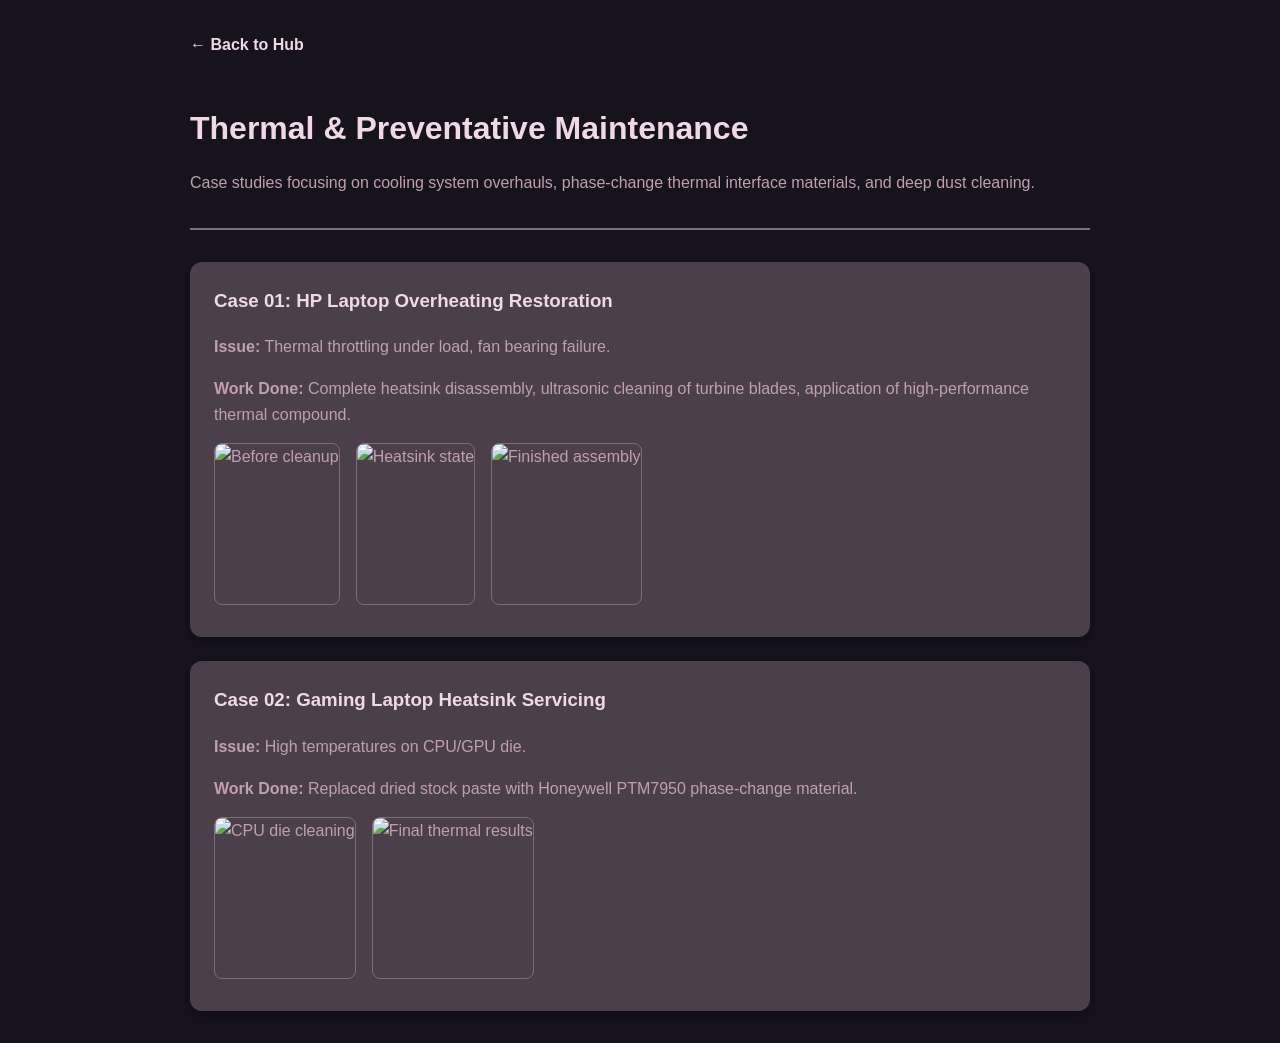
==== clean.html @ 27b14773 "Implement Dusty Sakura theme and modular HTML pages" ====
<!DOCTYPE html>
<html lang="en">
<head>
    <meta charset="UTF-8">
    <meta name="viewport" content="width=device-width, initial-scale=1.0">
    <title>Thermal & Preventative | Hardware Portfolio</title>
    <link rel="stylesheet" href="style.css">
</head>
<body>
    <a href="index.html" class="back-link">&larr; Back to Hub</a>
    
    <header>
        <h1>Thermal & Preventative Maintenance</h1>
        <p>Case studies focusing on cooling system overhauls, phase-change thermal interface materials, and deep dust cleaning.</p>
    </header>

    <section>
        <!-- Приклад ремонту 1 -->
        <div class="card">
            <h3>Case 01: HP Laptop Overheating Restoration</h3>
            <p><strong>Issue:</strong> Thermal throttling under load, fan bearing failure.</p>
            <p><strong>Work Done:</strong> Complete heatsink disassembly, ultrasonic cleaning of turbine blades, application of high-performance thermal compound.</p>
            
            <div class="photo-row">
                <img src="repairs/clean/hp_before.jpg" alt="Before cleanup">
                <img src="repairs/clean/hp_heatsink.jpg" alt="Heatsink state">
                <img src="repairs/clean/hp_after.jpg" alt="Finished assembly">
            </div>
        </div>

        <!-- Приклад ремонту 2 -->
        <div class="card">
            <h3>Case 02: Gaming Laptop Heatsink Servicing</h3>
            <p><strong>Issue:</strong> High temperatures on CPU/GPU die.</p>
            <p><strong>Work Done:</strong> Replaced dried stock paste with Honeywell PTM7950 phase-change material.</p>
            
            <div class="photo-row">
                <img src="repairs/clean/asus_die.jpg" alt="CPU die cleaning">
                <img src="repairs/clean/asus_result.jpg" alt="Final thermal results">
            </div>
        </div>
    </section>
</body>
</html>
---- style.css ----
:root {
    --bg-color: #16131F;
    --card-bg: #4A3F4B;
    --text-main: #C1A0AC;
    --title-color: #F0D9E4;
    --accent: #806C79;
}

body {
    font-family: 'Segoe UI', Tahoma, Geneva, Verdana, sans-serif;
    background-color: var(--bg-color);
    color: var(--text-main);
    max-width: 900px;
    margin: 0 auto;
    padding: 2rem;
    line-height: 1.6;
}

header {
    border-bottom: 2px solid var(--accent);
    padding-bottom: 1rem;
    margin-bottom: 2rem;
}

h1 {
    color: var(--title-color);
    margin-bottom: 0.3rem;
}

h2 {
    color: var(--title-color);
    margin-top: 2rem;
    border-bottom: 1px solid var(--accent);
    padding-bottom: 0.3rem;
}

.card {
    background: var(--card-bg);
    padding: 1.5rem;
    border-radius: 12px;
    margin-top: 1.5rem;
    box-shadow: 0 4px 12px rgba(0, 0, 0, 0.3);
}

.card h3 {
    margin-top: 0;
    color: var(--title-color);
}

ul {
    padding-left: 1.2rem;
}

li {
    margin-bottom: 0.5rem;
}

a {
    color: var(--title-color);
    text-decoration: none;
    font-weight: 500;
}

a:hover {
    text-decoration: underline;
}

/* Горизонтальний ряд для фоток з прокруткою */
.photo-row {
    display: flex;
    gap: 1rem;
    overflow-x: auto;
    padding-bottom: 0.5rem;
    margin-top: 1rem;
    scrollbar-color: var(--accent) var(--card-bg);
}

.photo-row img {
    height: 160px;
    border-radius: 8px;
    object-fit: cover;
    border: 1px solid var(--accent);
}

.back-link {
    display: inline-block;
    margin-bottom: 1.5rem;
    font-weight: 600;
}

/* Додай цей клас у твій style.css для сітки відео */
.video-grid {
    display: grid;
    grid-template-columns: repeat(2, 1fr);
    gap: 1.5rem;
    margin-top: 1.5rem;
}

@media (max-width: 768px) {
    .video-grid {
        grid-template-columns: 1fr;
    }
}

.video-container {
    position: relative;
    padding-bottom: 56.25%;
    height: 0;
    overflow: hidden;
    border-radius: 8px;
    margin-top: 1rem;
    background: #000;
}

.video-container iframe {
    position: absolute;
    top: 0;
    left: 0;
    width: 100%;
    height: 100%;
    border: none;
}
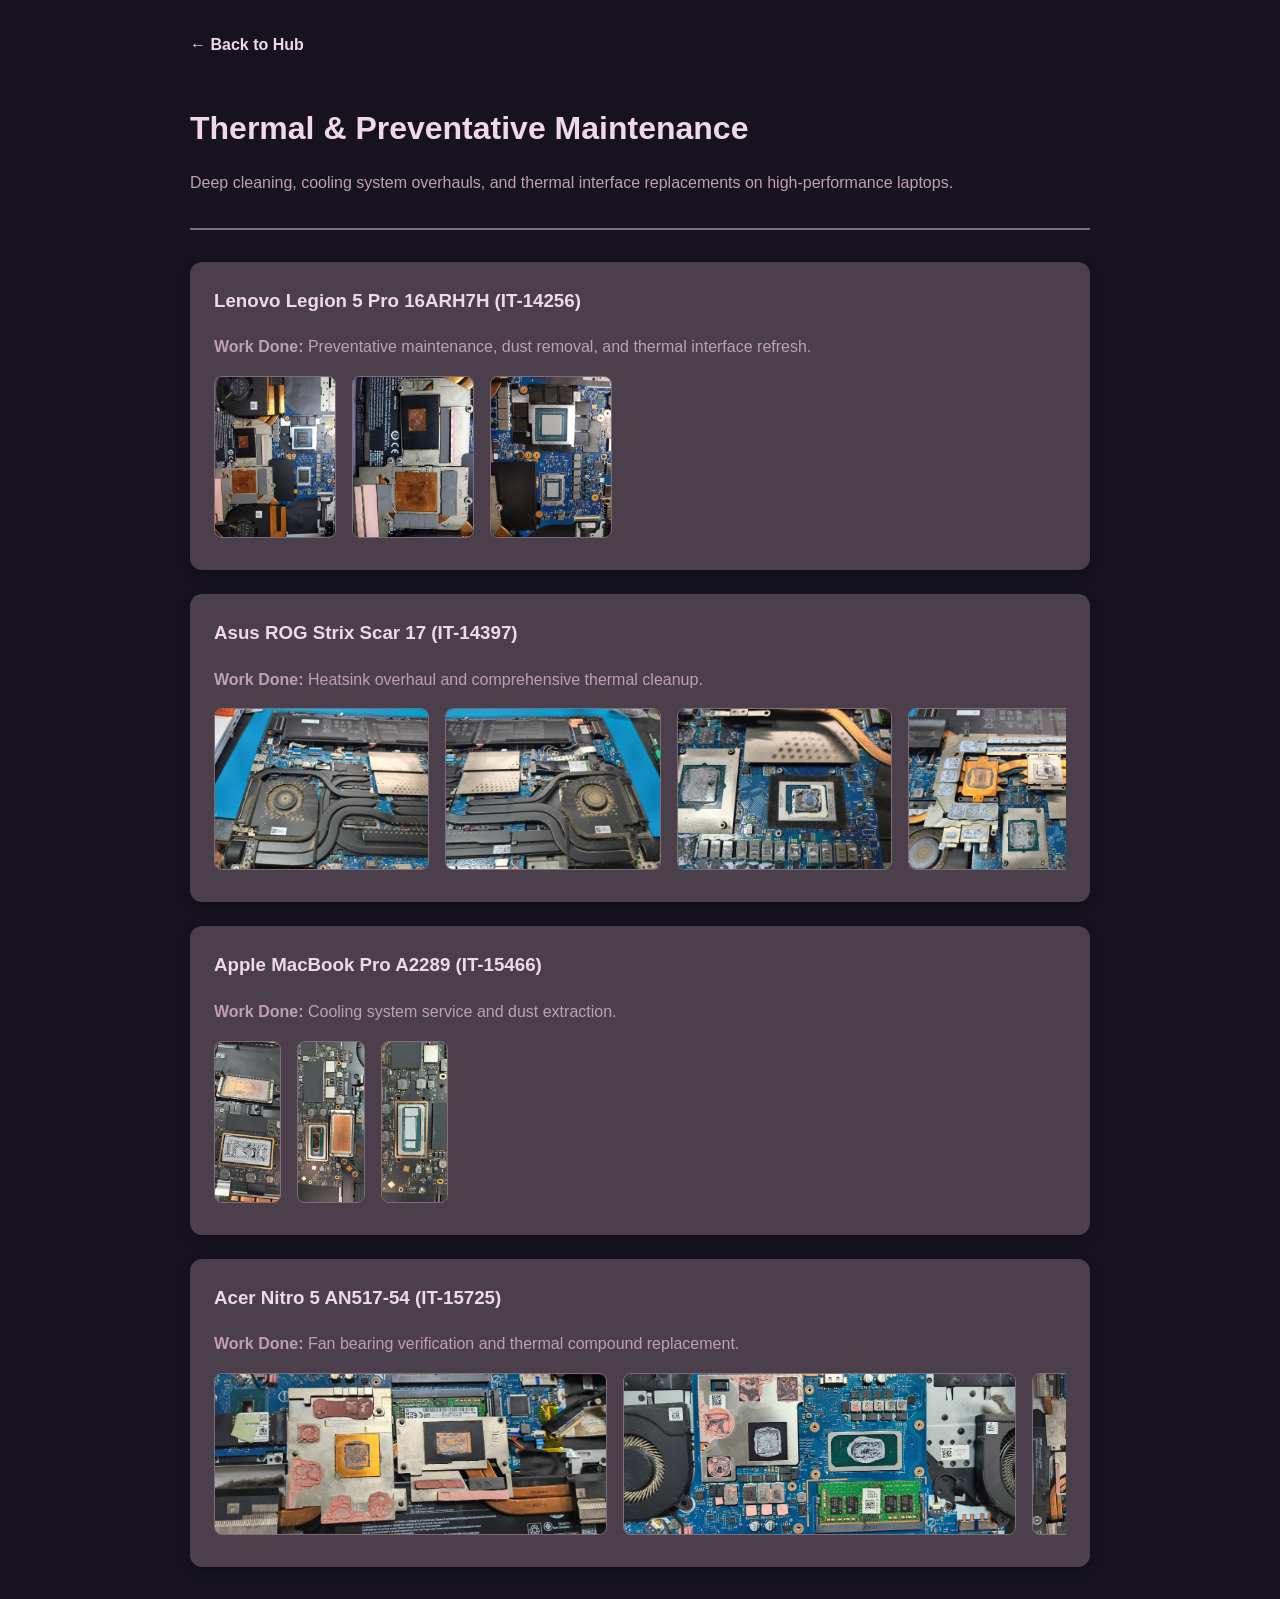
==== commit b837f472: "Update category pages (clean, keyboard, phones, solder, water) with full device lists" ====
--- a/clean.html
+++ b/clean.html
@@ -3,7 +3,7 @@
 <head>
     <meta charset="UTF-8">
     <meta name="viewport" content="width=device-width, initial-scale=1.0">
-    <title>Thermal & Preventative | Hardware Portfolio</title>
+    <title>Thermal Maintenance | Hardware Portfolio</title>
     <link rel="stylesheet" href="style.css">
 </head>
 <body>
@@ -11,32 +11,49 @@
     
     <header>
         <h1>Thermal & Preventative Maintenance</h1>
-        <p>Case studies focusing on cooling system overhauls, phase-change thermal interface materials, and deep dust cleaning.</p>
+        <p>Deep cleaning, cooling system overhauls, and thermal interface replacements on high-performance laptops.</p>
     </header>
 
     <section>
-        <!-- Приклад ремонту 1 -->
         <div class="card">
-            <h3>Case 01: HP Laptop Overheating Restoration</h3>
-            <p><strong>Issue:</strong> Thermal throttling under load, fan bearing failure.</p>
-            <p><strong>Work Done:</strong> Complete heatsink disassembly, ultrasonic cleaning of turbine blades, application of high-performance thermal compound.</p>
-            
+            <h3>Lenovo Legion 5 Pro 16ARH7H (IT-14256)</h3>
+            <p><strong>Work Done:</strong> Preventative maintenance, dust removal, and thermal interface refresh.</p>
             <div class="photo-row">
-                <img src="repairs/clean/hp_before.jpg" alt="Before cleanup">
-                <img src="repairs/clean/hp_heatsink.jpg" alt="Heatsink state">
-                <img src="repairs/clean/hp_after.jpg" alt="Finished assembly">
+                <img src="repairs/clean/IT-14256_Lenovo Legion 5 Pro 16ARH7H/photo_1.jpg" alt="Legion photo 1">
+                <img src="repairs/clean/IT-14256_Lenovo Legion 5 Pro 16ARH7H/photo_2.jpg" alt="Legion photo 2">
+                <img src="repairs/clean/IT-14256_Lenovo Legion 5 Pro 16ARH7H/photo_3.jpg" alt="Legion photo 3">
             </div>
         </div>
 
-        <!-- Приклад ремонту 2 -->
         <div class="card">
-            <h3>Case 02: Gaming Laptop Heatsink Servicing</h3>
-            <p><strong>Issue:</strong> High temperatures on CPU/GPU die.</p>
-            <p><strong>Work Done:</strong> Replaced dried stock paste with Honeywell PTM7950 phase-change material.</p>
-            
+            <h3>Asus ROG Strix Scar 17 (IT-14397)</h3>
+            <p><strong>Work Done:</strong> Heatsink overhaul and comprehensive thermal cleanup.</p>
             <div class="photo-row">
-                <img src="repairs/clean/asus_die.jpg" alt="CPU die cleaning">
-                <img src="repairs/clean/asus_result.jpg" alt="Final thermal results">
+                <img src="repairs/clean/IT-14397_Asus ROG Strix Scar 17/photo_1.jpg" alt="Asus photo 1">
+                <img src="repairs/clean/IT-14397_Asus ROG Strix Scar 17/photo_2.jpg" alt="Asus photo 2">
+                <img src="repairs/clean/IT-14397_Asus ROG Strix Scar 17/photo_3.jpg" alt="Asus photo 3">
+                <img src="repairs/clean/IT-14397_Asus ROG Strix Scar 17/photo_4.jpg" alt="Asus photo 4">
+                <img src="repairs/clean/IT-14397_Asus ROG Strix Scar 17/photo_5.jpg" alt="Asus photo 5">
+            </div>
+        </div>
+
+        <div class="card">
+            <h3>Apple MacBook Pro A2289 (IT-15466)</h3>
+            <p><strong>Work Done:</strong> Cooling system service and dust extraction.</p>
+            <div class="photo-row">
+                <img src="repairs/clean/IT-15466_Apple A2289/photo_1.jpg" alt="Apple photo 1">
+                <img src="repairs/clean/IT-15466_Apple A2289/photo_2.jpg" alt="Apple photo 2">
+                <img src="repairs/clean/IT-15466_Apple A2289/photo_3.jpg" alt="Apple photo 3">
+            </div>
+        </div>
+
+        <div class="card">
+            <h3>Acer Nitro 5 AN517-54 (IT-15725)</h3>
+            <p><strong>Work Done:</strong> Fan bearing verification and thermal compound replacement.</p>
+            <div class="photo-row">
+                <img src="repairs/clean/IT-15725_Acer Nitro 5 AN517-54-50ML/photo_2.jpg" alt="Acer photo 2">
+                <img src="repairs/clean/IT-15725_Acer Nitro 5 AN517-54-50ML/photo_4.jpg" alt="Acer photo 4">
+                <img src="repairs/clean/IT-15725_Acer Nitro 5 AN517-54-50ML/photo_5.jpg" alt="Acer photo 5">
             </div>
         </div>
     </section>
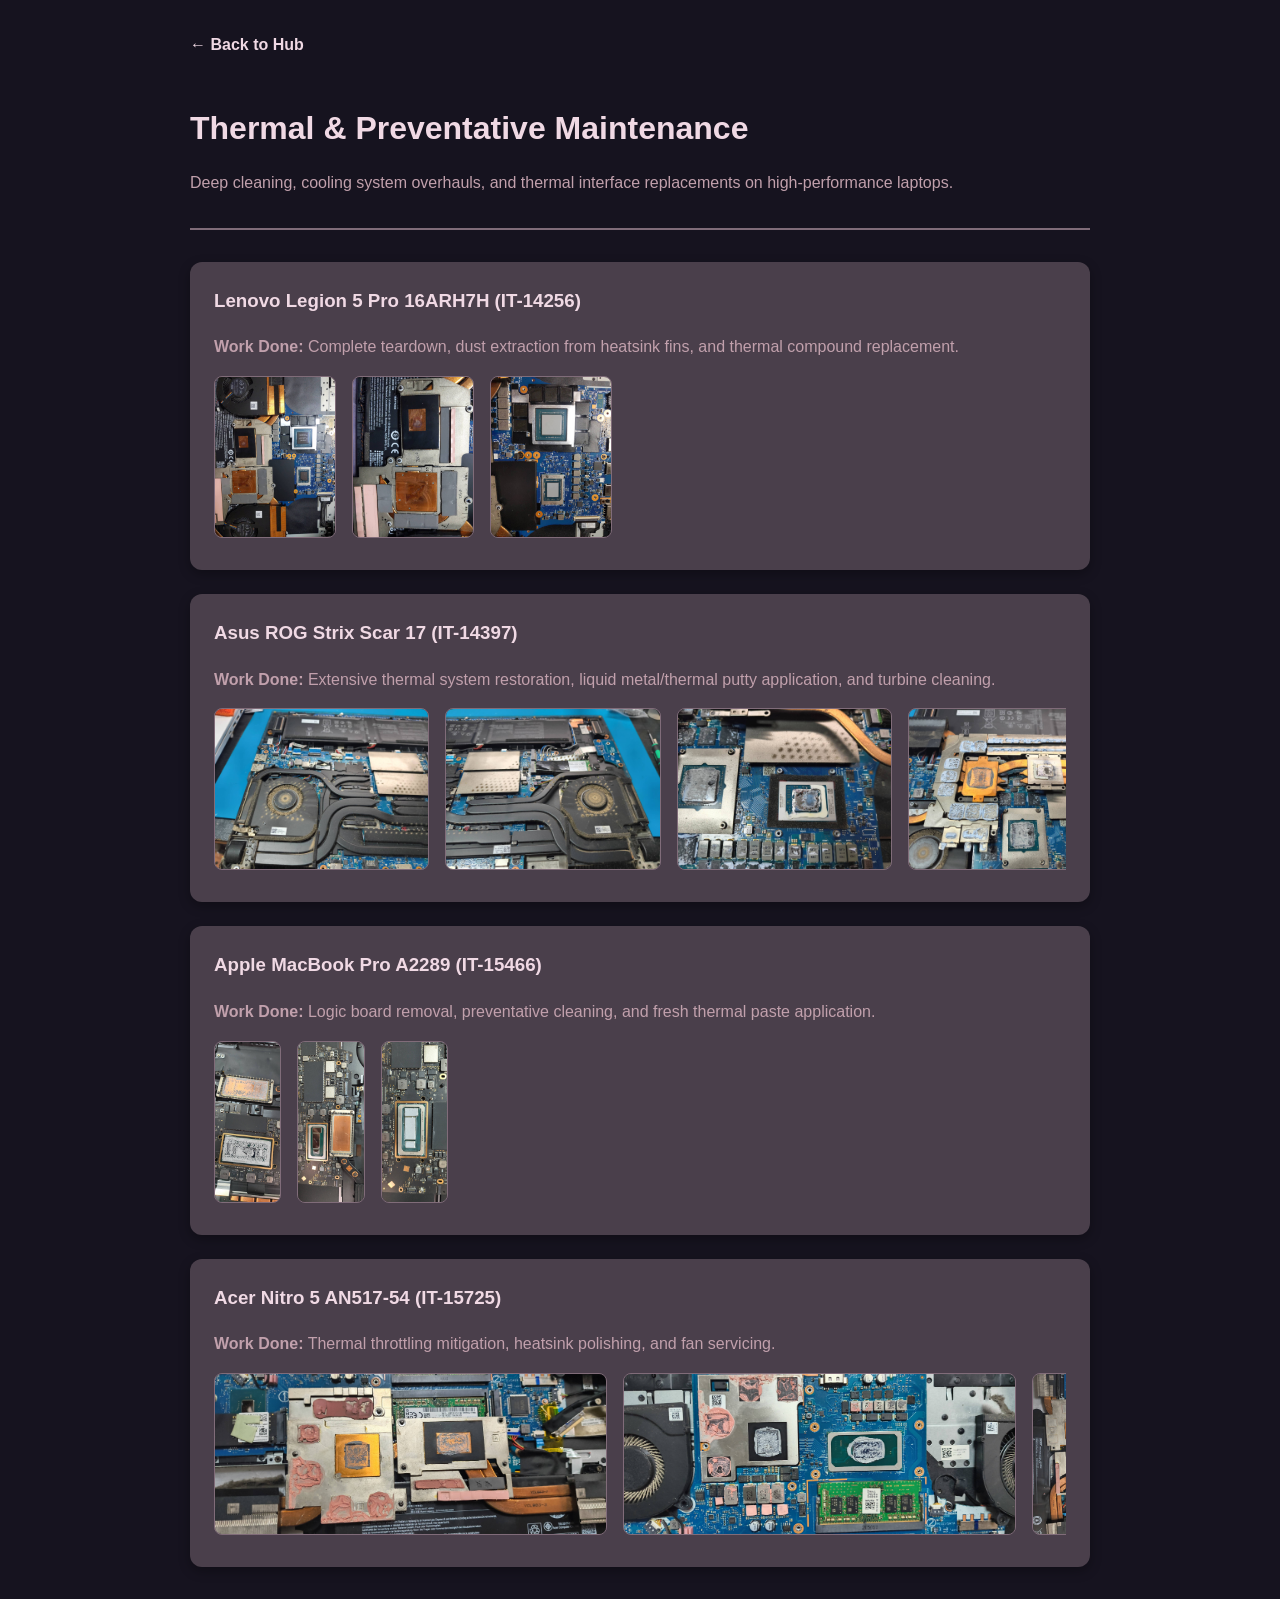
==== commit e4d765cd: "Fix missing photos in keyboard and exact image names in phones, add certs.html" ====
--- a/clean.html
+++ b/clean.html
@@ -17,43 +17,49 @@
     <section>
         <div class="card">
             <h3>Lenovo Legion 5 Pro 16ARH7H (IT-14256)</h3>
-            <p><strong>Work Done:</strong> Preventative maintenance, dust removal, and thermal interface refresh.</p>
+            <p><strong>Work Done:</strong> Complete teardown, dust extraction from heatsink fins, and thermal compound replacement.</p>
             <div class="photo-row">
-                <img src="repairs/clean/IT-14256_Lenovo Legion 5 Pro 16ARH7H/photo_1.jpg" alt="Legion photo 1">
-                <img src="repairs/clean/IT-14256_Lenovo Legion 5 Pro 16ARH7H/photo_2.jpg" alt="Legion photo 2">
-                <img src="repairs/clean/IT-14256_Lenovo Legion 5 Pro 16ARH7H/photo_3.jpg" alt="Legion photo 3">
+                <img src="repairs/clean/IT-14256_Lenovo Legion 5 Pro 16ARH7H/photo_1.jpg" alt="Legion case 1">
+                <img src="repairs/clean/IT-14256_Lenovo Legion 5 Pro 16ARH7H/photo_2.jpg" alt="Legion case 2">
+                <img src="repairs/clean/IT-14256_Lenovo Legion 5 Pro 16ARH7H/photo_3.jpg" alt="Legion case 3">
             </div>
         </div>
 
         <div class="card">
             <h3>Asus ROG Strix Scar 17 (IT-14397)</h3>
-            <p><strong>Work Done:</strong> Heatsink overhaul and comprehensive thermal cleanup.</p>
+            <p><strong>Work Done:</strong> Extensive thermal system restoration, liquid metal/thermal putty application, and turbine cleaning.</p>
             <div class="photo-row">
-                <img src="repairs/clean/IT-14397_Asus ROG Strix Scar 17/photo_1.jpg" alt="Asus photo 1">
-                <img src="repairs/clean/IT-14397_Asus ROG Strix Scar 17/photo_2.jpg" alt="Asus photo 2">
-                <img src="repairs/clean/IT-14397_Asus ROG Strix Scar 17/photo_3.jpg" alt="Asus photo 3">
-                <img src="repairs/clean/IT-14397_Asus ROG Strix Scar 17/photo_4.jpg" alt="Asus photo 4">
-                <img src="repairs/clean/IT-14397_Asus ROG Strix Scar 17/photo_5.jpg" alt="Asus photo 5">
+                <img src="repairs/clean/IT-14397_Asus ROG Strix Scar 17/photo_1.jpg" alt="Asus case 1">
+                <img src="repairs/clean/IT-14397_Asus ROG Strix Scar 17/photo_2.jpg" alt="Asus case 2">
+                <img src="repairs/clean/IT-14397_Asus ROG Strix Scar 17/photo_3.jpg" alt="Asus case 3">
+                <img src="repairs/clean/IT-14397_Asus ROG Strix Scar 17/photo_4.jpg" alt="Asus case 4">
+                <img src="repairs/clean/IT-14397_Asus ROG Strix Scar 17/photo_5.jpg" alt="Asus case 5">
+                <img src="repairs/clean/IT-14397_Asus ROG Strix Scar 17/photo_6.jpg" alt="Asus case 6">
+                <img src="repairs/clean/IT-14397_Asus ROG Strix Scar 17/photo_7.jpg" alt="Asus case 7">
+                <img src="repairs/clean/IT-14397_Asus ROG Strix Scar 17/photo_8.jpg" alt="Asus case 8">
+                <img src="repairs/clean/IT-14397_Asus ROG Strix Scar 17/photo_9.jpg" alt="Asus case 9">
             </div>
         </div>
 
         <div class="card">
             <h3>Apple MacBook Pro A2289 (IT-15466)</h3>
-            <p><strong>Work Done:</strong> Cooling system service and dust extraction.</p>
+            <p><strong>Work Done:</strong> Logic board removal, preventative cleaning, and fresh thermal paste application.</p>
             <div class="photo-row">
-                <img src="repairs/clean/IT-15466_Apple A2289/photo_1.jpg" alt="Apple photo 1">
-                <img src="repairs/clean/IT-15466_Apple A2289/photo_2.jpg" alt="Apple photo 2">
-                <img src="repairs/clean/IT-15466_Apple A2289/photo_3.jpg" alt="Apple photo 3">
+                <img src="repairs/clean/IT-15466_Apple A2289/photo_1.jpg" alt="MacBook case 1">
+                <img src="repairs/clean/IT-15466_Apple A2289/photo_2.jpg" alt="MacBook case 2">
+                <img src="repairs/clean/IT-15466_Apple A2289/photo_3.jpg" alt="MacBook case 3">
             </div>
         </div>
 
         <div class="card">
             <h3>Acer Nitro 5 AN517-54 (IT-15725)</h3>
-            <p><strong>Work Done:</strong> Fan bearing verification and thermal compound replacement.</p>
+            <p><strong>Work Done:</strong> Thermal throttling mitigation, heatsink polishing, and fan servicing.</p>
             <div class="photo-row">
-                <img src="repairs/clean/IT-15725_Acer Nitro 5 AN517-54-50ML/photo_2.jpg" alt="Acer photo 2">
-                <img src="repairs/clean/IT-15725_Acer Nitro 5 AN517-54-50ML/photo_4.jpg" alt="Acer photo 4">
-                <img src="repairs/clean/IT-15725_Acer Nitro 5 AN517-54-50ML/photo_5.jpg" alt="Acer photo 5">
+                <img src="repairs/clean/IT-15725_Acer Nitro 5 AN517-54-50ML/photo_2.jpg" alt="Acer case 2">
+                <img src="repairs/clean/IT-15725_Acer Nitro 5 AN517-54-50ML/photo_4.jpg" alt="Acer case 4">
+                <img src="repairs/clean/IT-15725_Acer Nitro 5 AN517-54-50ML/photo_5.jpg" alt="Acer case 5">
+                <img src="repairs/clean/IT-15725_Acer Nitro 5 AN517-54-50ML/photo_6.jpg" alt="Acer case 6">
+                <img src="repairs/clean/IT-15725_Acer Nitro 5 AN517-54-50ML/photo_7.jpg" alt="Acer case 7">
             </div>
         </div>
     </section>
--- a/style.css
+++ b/style.css
@@ -65,7 +65,13 @@
     text-decoration: underline;
 }
 
-/* Горизонтальний ряд для фоток з прокруткою */
+.back-link {
+    display: inline-block;
+    margin-bottom: 1.5rem;
+    font-weight: 600;
+}
+
+/* Горизонтальна прокрутка для фотографій */
 .photo-row {
     display: flex;
     gap: 1rem;
@@ -82,13 +88,7 @@
     border: 1px solid var(--accent);
 }
 
-.back-link {
-    display: inline-block;
-    margin-bottom: 1.5rem;
-    font-weight: 600;
-}
-
-/* Додай цей клас у твій style.css для сітки відео */
+/* Сітка для відео (по 2 в ряд) */
 .video-grid {
     display: grid;
     grid-template-columns: repeat(2, 1fr);
@@ -112,7 +112,8 @@
     background: #000;
 }
 
-.video-container iframe {
+.video-container iframe,
+.video-container video {
     position: absolute;
     top: 0;
     left: 0;
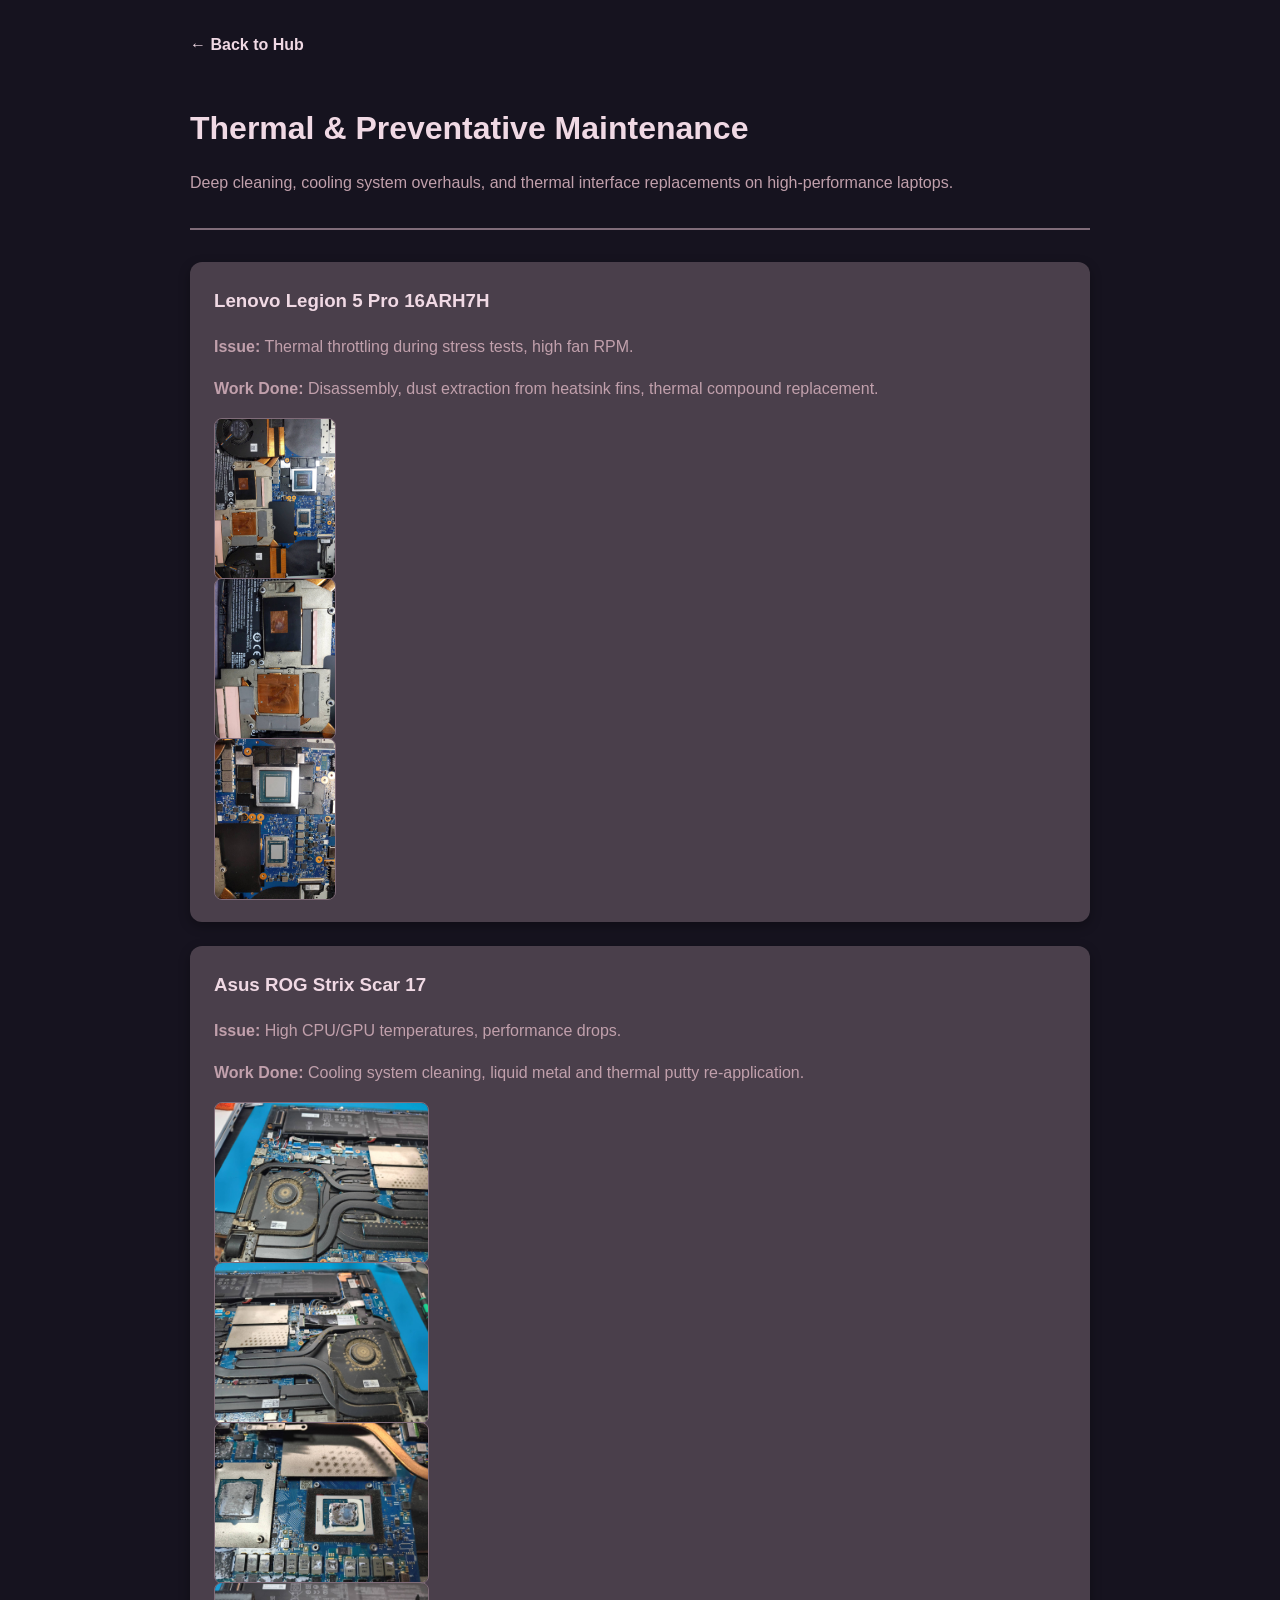
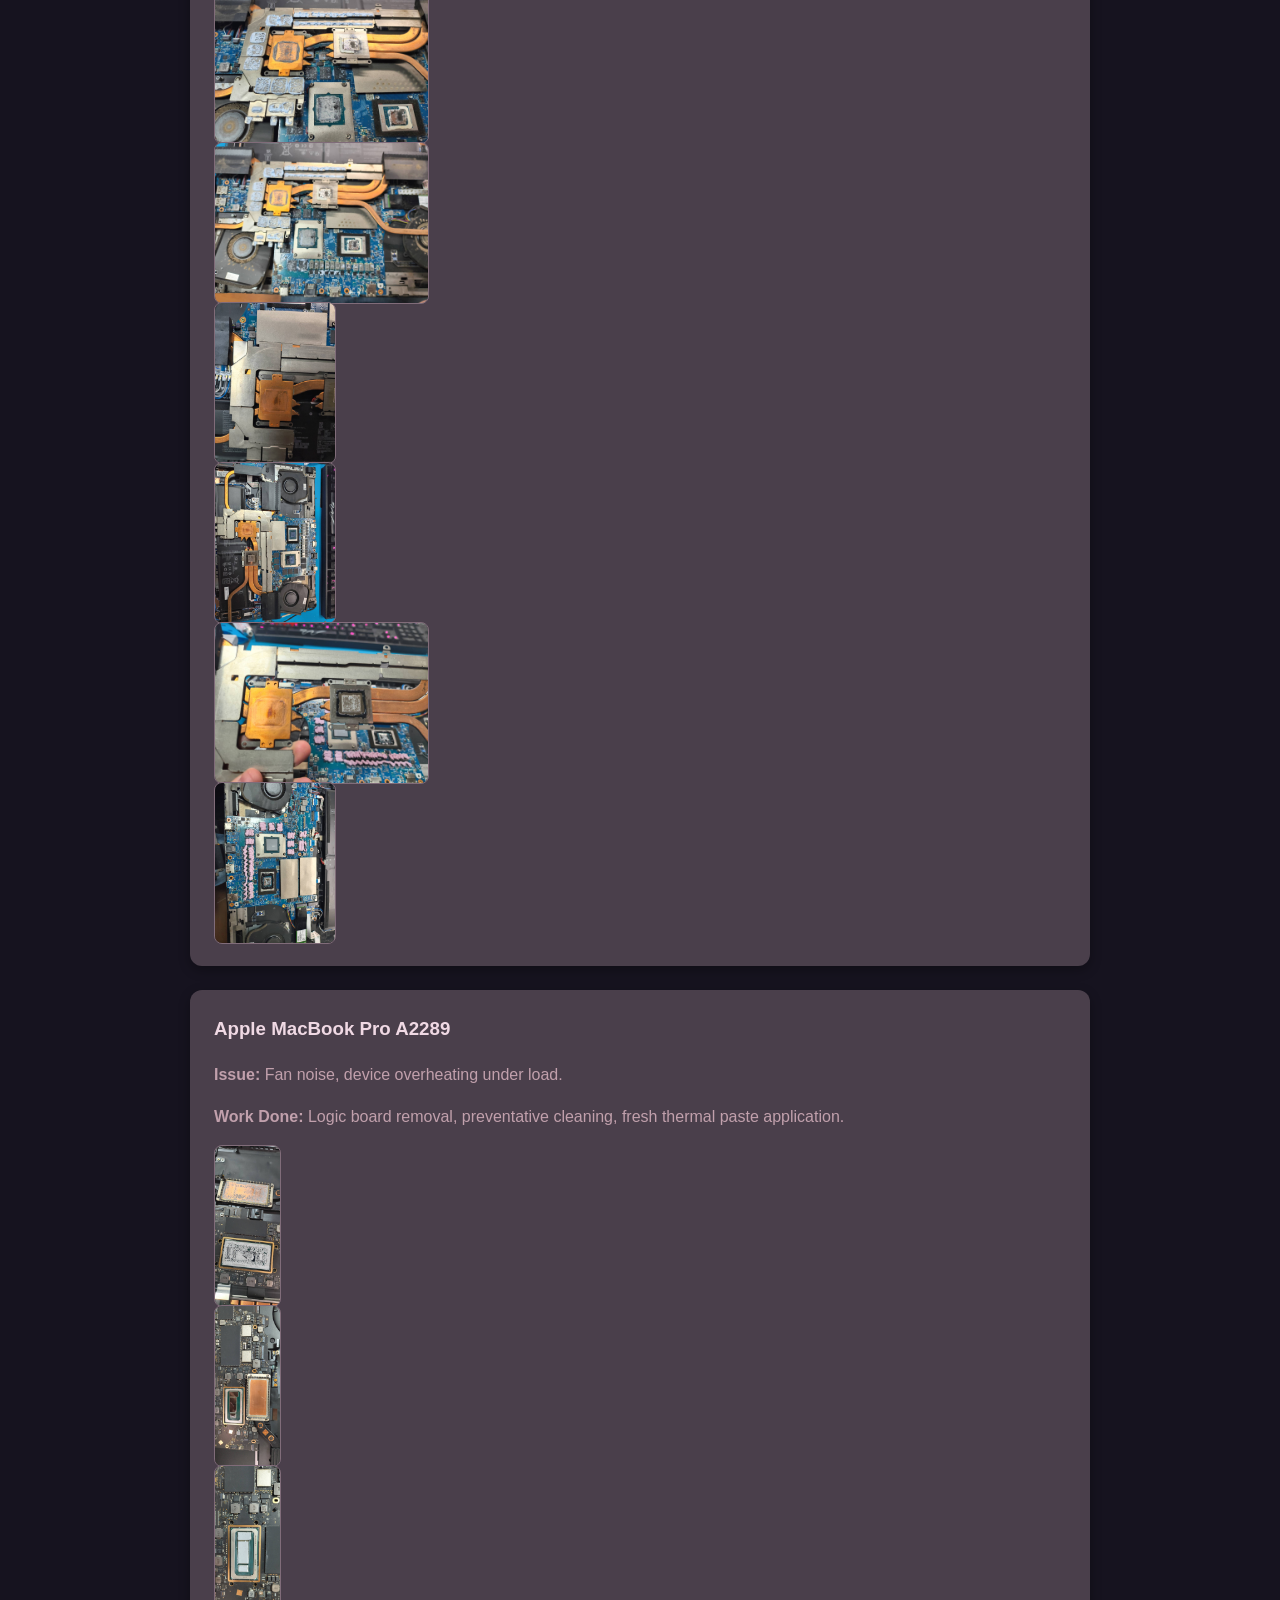
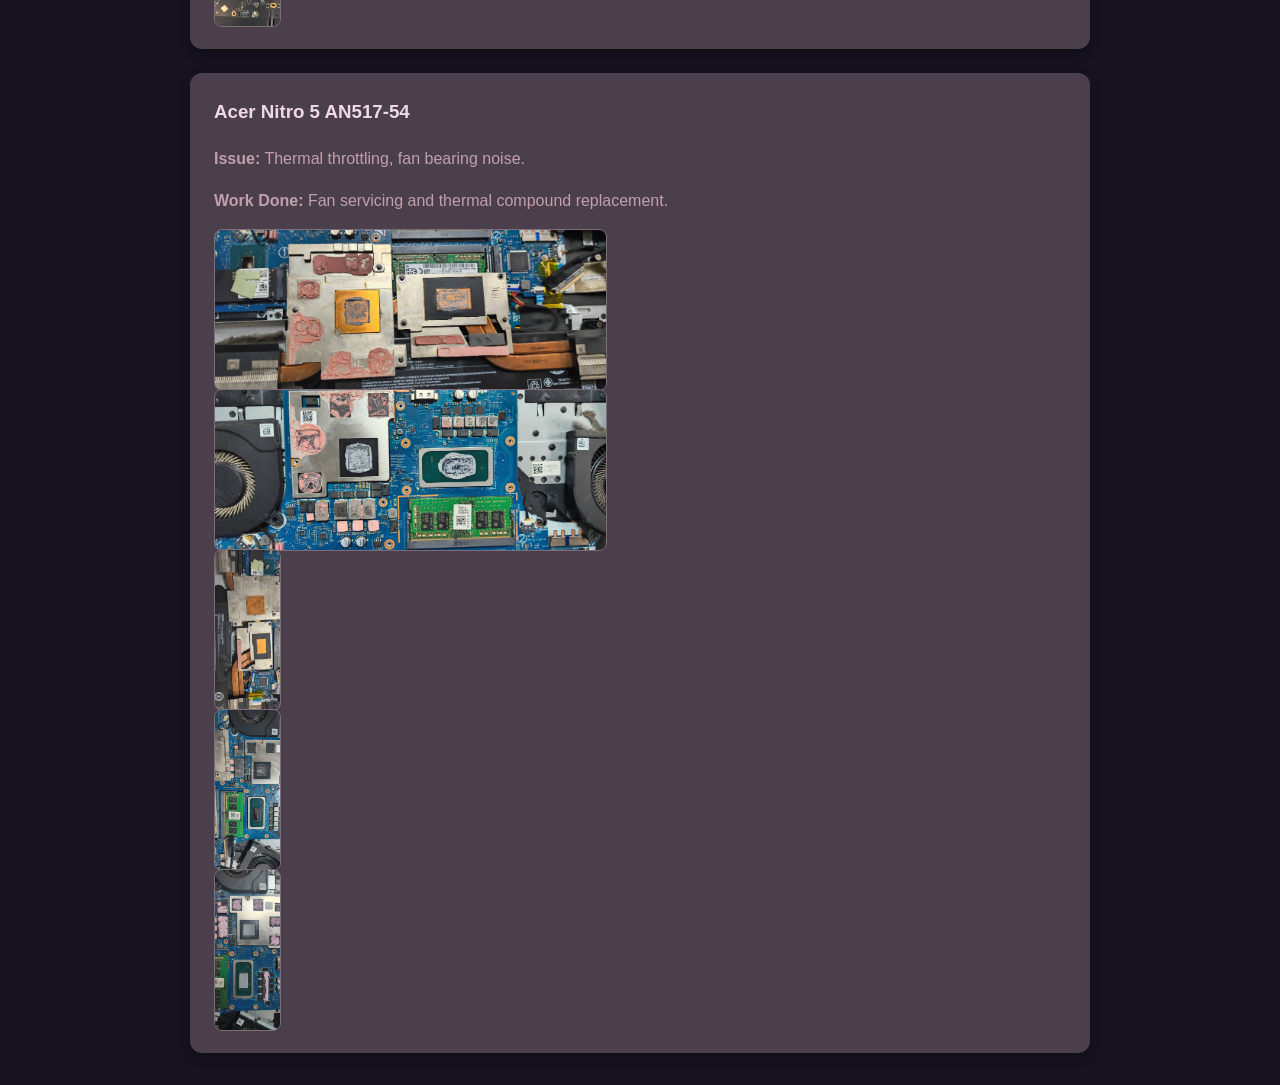
==== commit 2318ee77: "Fix" ====
--- a/clean.html
+++ b/clean.html
@@ -16,50 +16,54 @@
 
     <section>
         <div class="card">
-            <h3>Lenovo Legion 5 Pro 16ARH7H (IT-14256)</h3>
-            <p><strong>Work Done:</strong> Complete teardown, dust extraction from heatsink fins, and thermal compound replacement.</p>
+            <h3>Lenovo Legion 5 Pro 16ARH7H</h3>
+            <p><strong>Issue:</strong> Thermal throttling during stress tests, high fan RPM.</p>
+            <p><strong>Work Done:</strong> Disassembly, dust extraction from heatsink fins, thermal compound replacement.</p>
             <div class="photo-row">
-                <img src="repairs/clean/IT-14256_Lenovo Legion 5 Pro 16ARH7H/photo_1.jpg" alt="Legion case 1">
-                <img src="repairs/clean/IT-14256_Lenovo Legion 5 Pro 16ARH7H/photo_2.jpg" alt="Legion case 2">
-                <img src="repairs/clean/IT-14256_Lenovo Legion 5 Pro 16ARH7H/photo_3.jpg" alt="Legion case 3">
+                <a href="repairs/clean/IT-14256_Lenovo Legion 5 Pro 16ARH7H/photo_1.jpg" target="_blank"><img src="repairs/clean/IT-14256_Lenovo Legion 5 Pro 16ARH7H/photo_1.jpg" alt="Legion 1"></a>
+                <a href="repairs/clean/IT-14256_Lenovo Legion 5 Pro 16ARH7H/photo_2.jpg" target="_blank"><img src="repairs/clean/IT-14256_Lenovo Legion 5 Pro 16ARH7H/photo_2.jpg" alt="Legion 2"></a>
+                <a href="repairs/clean/IT-14256_Lenovo Legion 5 Pro 16ARH7H/photo_3.jpg" target="_blank"><img src="repairs/clean/IT-14256_Lenovo Legion 5 Pro 16ARH7H/photo_3.jpg" alt="Legion 3"></a>
             </div>
         </div>
 
         <div class="card">
-            <h3>Asus ROG Strix Scar 17 (IT-14397)</h3>
-            <p><strong>Work Done:</strong> Extensive thermal system restoration, liquid metal/thermal putty application, and turbine cleaning.</p>
+            <h3>Asus ROG Strix Scar 17</h3>
+            <p><strong>Issue:</strong> High CPU/GPU temperatures, performance drops.</p>
+            <p><strong>Work Done:</strong> Cooling system cleaning, liquid metal and thermal putty re-application.</p>
             <div class="photo-row">
-                <img src="repairs/clean/IT-14397_Asus ROG Strix Scar 17/photo_1.jpg" alt="Asus case 1">
-                <img src="repairs/clean/IT-14397_Asus ROG Strix Scar 17/photo_2.jpg" alt="Asus case 2">
-                <img src="repairs/clean/IT-14397_Asus ROG Strix Scar 17/photo_3.jpg" alt="Asus case 3">
-                <img src="repairs/clean/IT-14397_Asus ROG Strix Scar 17/photo_4.jpg" alt="Asus case 4">
-                <img src="repairs/clean/IT-14397_Asus ROG Strix Scar 17/photo_5.jpg" alt="Asus case 5">
-                <img src="repairs/clean/IT-14397_Asus ROG Strix Scar 17/photo_6.jpg" alt="Asus case 6">
-                <img src="repairs/clean/IT-14397_Asus ROG Strix Scar 17/photo_7.jpg" alt="Asus case 7">
-                <img src="repairs/clean/IT-14397_Asus ROG Strix Scar 17/photo_8.jpg" alt="Asus case 8">
-                <img src="repairs/clean/IT-14397_Asus ROG Strix Scar 17/photo_9.jpg" alt="Asus case 9">
+                <a href="repairs/clean/IT-14397_Asus ROG Strix Scar 17/photo_1.jpg" target="_blank"><img src="repairs/clean/IT-14397_Asus ROG Strix Scar 17/photo_1.jpg" alt="Asus 1"></a>
+                <a href="repairs/clean/IT-14397_Asus ROG Strix Scar 17/photo_2.jpg" target="_blank"><img src="repairs/clean/IT-14397_Asus ROG Strix Scar 17/photo_2.jpg" alt="Asus 2"></a>
+                <a href="repairs/clean/IT-14397_Asus ROG Strix Scar 17/photo_3.jpg" target="_blank"><img src="repairs/clean/IT-14397_Asus ROG Strix Scar 17/photo_3.jpg" alt="Asus 3"></a>
+                <a href="repairs/clean/IT-14397_Asus ROG Strix Scar 17/photo_4.jpg" target="_blank"><img src="repairs/clean/IT-14397_Asus ROG Strix Scar 17/photo_4.jpg" alt="Asus 4"></a>
+                <a href="repairs/clean/IT-14397_Asus ROG Strix Scar 17/photo_5.jpg" target="_blank"><img src="repairs/clean/IT-14397_Asus ROG Strix Scar 17/photo_5.jpg" alt="Asus 5"></a>
+                <a href="repairs/clean/IT-14397_Asus ROG Strix Scar 17/photo_6.jpg" target="_blank"><img src="repairs/clean/IT-14397_Asus ROG Strix Scar 17/photo_6.jpg" alt="Asus 6"></a>
+                <a href="repairs/clean/IT-14397_Asus ROG Strix Scar 17/photo_7.jpg" target="_blank"><img src="repairs/clean/IT-14397_Asus ROG Strix Scar 17/photo_7.jpg" alt="Asus 7"></a>
+                <a href="repairs/clean/IT-14397_Asus ROG Strix Scar 17/photo_8.jpg" target="_blank"><img src="repairs/clean/IT-14397_Asus ROG Strix Scar 17/photo_8.jpg" alt="Asus 8"></a>
+                <a href="repairs/clean/IT-14397_Asus ROG Strix Scar 17/photo_9.jpg" target="_blank"><img src="repairs/clean/IT-14397_Asus ROG Strix Scar 17/photo_9.jpg" alt="Asus 9"></a>
             </div>
         </div>
 
         <div class="card">
-            <h3>Apple MacBook Pro A2289 (IT-15466)</h3>
-            <p><strong>Work Done:</strong> Logic board removal, preventative cleaning, and fresh thermal paste application.</p>
+            <h3>Apple MacBook Pro A2289</h3>
+            <p><strong>Issue:</strong> Fan noise, device overheating under load.</p>
+            <p><strong>Work Done:</strong> Logic board removal, preventative cleaning, fresh thermal paste application.</p>
             <div class="photo-row">
-                <img src="repairs/clean/IT-15466_Apple A2289/photo_1.jpg" alt="MacBook case 1">
-                <img src="repairs/clean/IT-15466_Apple A2289/photo_2.jpg" alt="MacBook case 2">
-                <img src="repairs/clean/IT-15466_Apple A2289/photo_3.jpg" alt="MacBook case 3">
+                <a href="repairs/clean/IT-15466_Apple A2289/photo_1.jpg" target="_blank"><img src="repairs/clean/IT-15466_Apple A2289/photo_1.jpg" alt="MacBook 1"></a>
+                <a href="repairs/clean/IT-15466_Apple A2289/photo_2.jpg" target="_blank"><img src="repairs/clean/IT-15466_Apple A2289/photo_2.jpg" alt="MacBook 2"></a>
+                <a href="repairs/clean/IT-15466_Apple A2289/photo_3.jpg" target="_blank"><img src="repairs/clean/IT-15466_Apple A2289/photo_3.jpg" alt="MacBook 3"></a>
             </div>
         </div>
 
         <div class="card">
-            <h3>Acer Nitro 5 AN517-54 (IT-15725)</h3>
-            <p><strong>Work Done:</strong> Thermal throttling mitigation, heatsink polishing, and fan servicing.</p>
+            <h3>Acer Nitro 5 AN517-54</h3>
+            <p><strong>Issue:</strong> Thermal throttling, fan bearing noise.</p>
+            <p><strong>Work Done:</strong> Fan servicing and thermal compound replacement.</p>
             <div class="photo-row">
-                <img src="repairs/clean/IT-15725_Acer Nitro 5 AN517-54-50ML/photo_2.jpg" alt="Acer case 2">
-                <img src="repairs/clean/IT-15725_Acer Nitro 5 AN517-54-50ML/photo_4.jpg" alt="Acer case 4">
-                <img src="repairs/clean/IT-15725_Acer Nitro 5 AN517-54-50ML/photo_5.jpg" alt="Acer case 5">
-                <img src="repairs/clean/IT-15725_Acer Nitro 5 AN517-54-50ML/photo_6.jpg" alt="Acer case 6">
-                <img src="repairs/clean/IT-15725_Acer Nitro 5 AN517-54-50ML/photo_7.jpg" alt="Acer case 7">
+                <a href="repairs/clean/IT-15725_Acer Nitro 5 AN517-54-50ML/photo_2.jpg" target="_blank"><img src="repairs/clean/IT-15725_Acer Nitro 5 AN517-54-50ML/photo_2.jpg" alt="Acer 2"></a>
+                <a href="repairs/clean/IT-15725_Acer Nitro 5 AN517-54-50ML/photo_4.jpg" target="_blank"><img src="repairs/clean/IT-15725_Acer Nitro 5 AN517-54-50ML/photo_4.jpg" alt="Acer 4"></a>
+                <a href="repairs/clean/IT-15725_Acer Nitro 5 AN517-54-50ML/photo_5.jpg" target="_blank"><img src="repairs/clean/IT-15725_Acer Nitro 5 AN517-54-50ML/photo_5.jpg" alt="Acer 5"></a>
+                <a href="repairs/clean/IT-15725_Acer Nitro 5 AN517-54-50ML/photo_6.jpg" target="_blank"><img src="repairs/clean/IT-15725_Acer Nitro 5 AN517-54-50ML/photo_6.jpg" alt="Acer 6"></a>
+                <a href="repairs/clean/IT-15725_Acer Nitro 5 AN517-54-50ML/photo_7.jpg" target="_blank"><img src="repairs/clean/IT-15725_Acer Nitro 5 AN517-54-50ML/photo_7.jpg" alt="Acer 7"></a>
             </div>
         </div>
     </section>
--- a/style.css
+++ b/style.css
@@ -72,20 +72,20 @@
 }
 
 /* Горизонтальна прокрутка для фотографій */
-.photo-row {
-    display: flex;
-    gap: 1rem;
-    overflow-x: auto;
-    padding-bottom: 0.5rem;
-    margin-top: 1rem;
-    scrollbar-color: var(--accent) var(--card-bg);
+.photo-row a {
+    display: block;
+    height: 160px;
+    flex-shrink: 0;
 }
-
 .photo-row img {
-    height: 160px;
+    height: 100%;
     border-radius: 8px;
     object-fit: cover;
     border: 1px solid var(--accent);
+    transition: opacity 0.2s;
+}
+.photo-row img:hover {
+    opacity: 0.8;
 }
 
 /* Сітка для відео (по 2 в ряд) */
